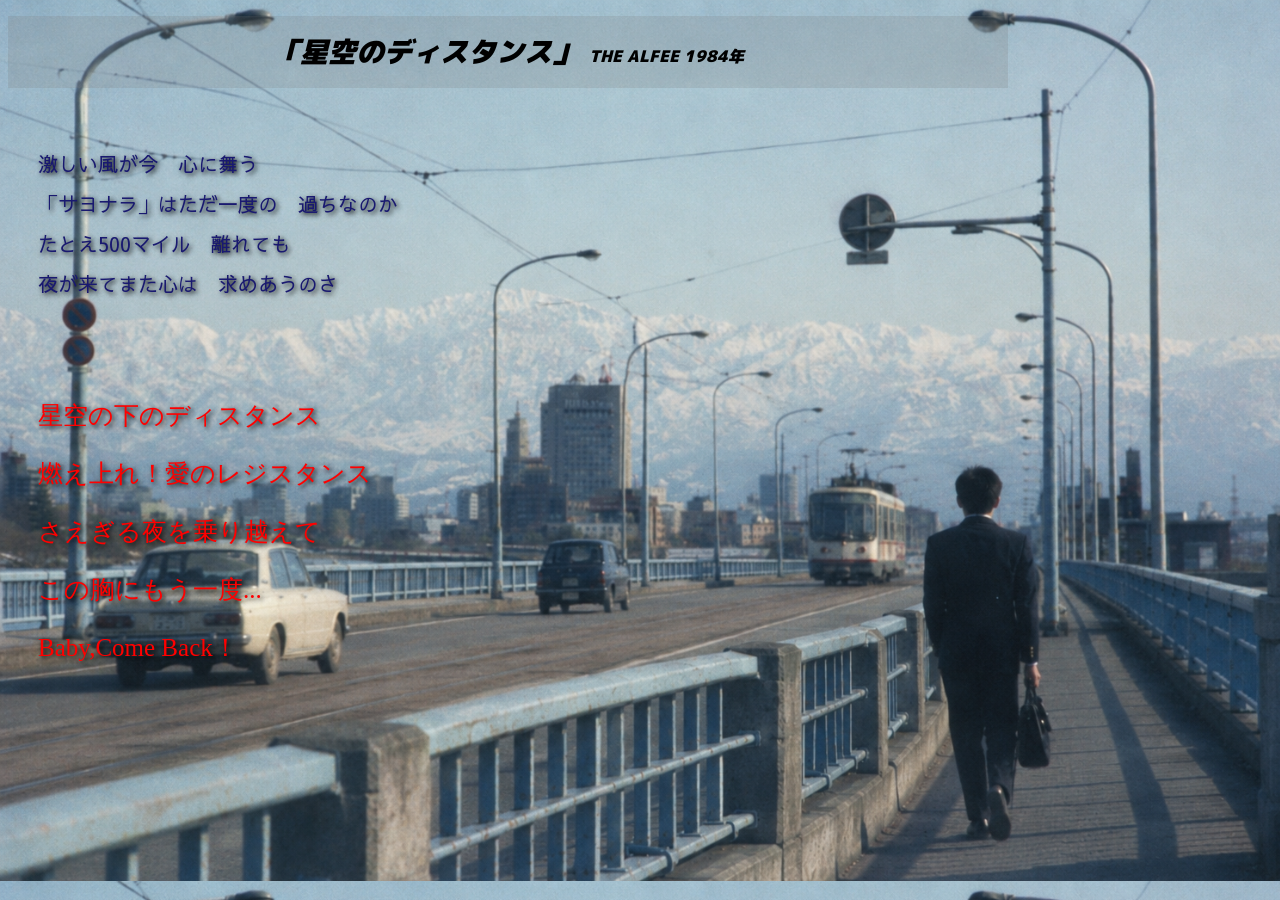
==== index.html @ a6f9e9ad "Rename mysong.index.html to index.html" ====
<!DOCTYPE html>
<html lang="ja">

<head>
    <meta charset="UTF-8">
    <meta name="viewport" content="width=device-width, initial-scale=1.0">
    <title>18～20歳の頃好きだった歌t</title>
    <link rel="stylesheet" href="css/style_mysong.css">
</head>

<body>
    <div class="mysong">
        <p>
        <div class="ttl">
            「星空のディスタンス」
            <span class="artist">
                <a href="https://ja.wikipedia.org/wiki/THE_ALFEE" target="_blank">
                    THE ALFEE
                </a>
                1984年
            </span>
        </div>
        </p>
        <div class="lyrics">
            <p>激しい風が今　心に舞う</p>
            <p>「サヨナラ」はただ一度の　過ちなのか</p>
            <p>たとえ500マイル　離れても</p>
            <p>夜が来てまた心は　求めあうのさ</p>
        </div>
        <div class="sabi">
            <p>星空の下のディスタンス</p>
            <p>燃え上れ！愛のレジスタンス</p>
            <p>さえぎる夜を乗り越えて</p>
            <p>この胸にもう一度...</p>
            <p>Baby,Come Back！</p>
        </div>

    </div>

    <iframe width="200" height="150" src="https://www.youtube.com/embed/zqjj539qjfs" frameborder="0">
    </iframe>

</body>

</html>
---- css/style_mysong.css ----
@import url('https://fonts.googleapis.com/css2?family=Sawarabi+Gothic&display=swap');
@import url('https://fonts.googleapis.com/css2?family=Dela+Gothic+One&family=Sawarabi+Gothic&display=swap');
@import url('https://fonts.googleapis.com/css2?family=Black+Han+Sans&family=Dela+Gothic+One&family=M+PLUS+1p&family=Sawarabi+Gothic&display=swap');

body {
    background-image: url(../images/sukinauta_fuwa.png);
    background-size: cover;
    width: 1000px;
}

.ttl {
    color: black;
    padding: 15px;
    font-style: italic;
    background: rgba(120, 120, 120, 0.2);
    font-size: 30px;
    padding: 15px;
    text-align: center;
}

.ttl {
    font-size: 28px;
    /* font-family: "Dela Gothic One", sans-serif; */
    font-family: "M PLUS 1p", sans-serif;
    font-weight: 900;
}

.artist {
    font-size: 16px;
}

.artist a {
    color: inherit;
    text-decoration: none;
}

.lyrics {
    font-size: 20px;
    color: #191970;
    line-height: 1;
    padding: 30px;
    text-shadow: 2px 2px 5px black;
    font-family: 'Sawarabi Gothic', sans-serif;
}

.sabi {
    font-size: 25px;
    color: red;
    padding: 30px;
    text-shadow: 2px 2px 5px black;

}

body:hover {
    /* opacity: 0.5; */
    /* transition: all 2s; */
    /* transform: scale(0.9); */
    background-image: url(../images/sukinauta2_fuwa.png);
    transition: all 2s;
}
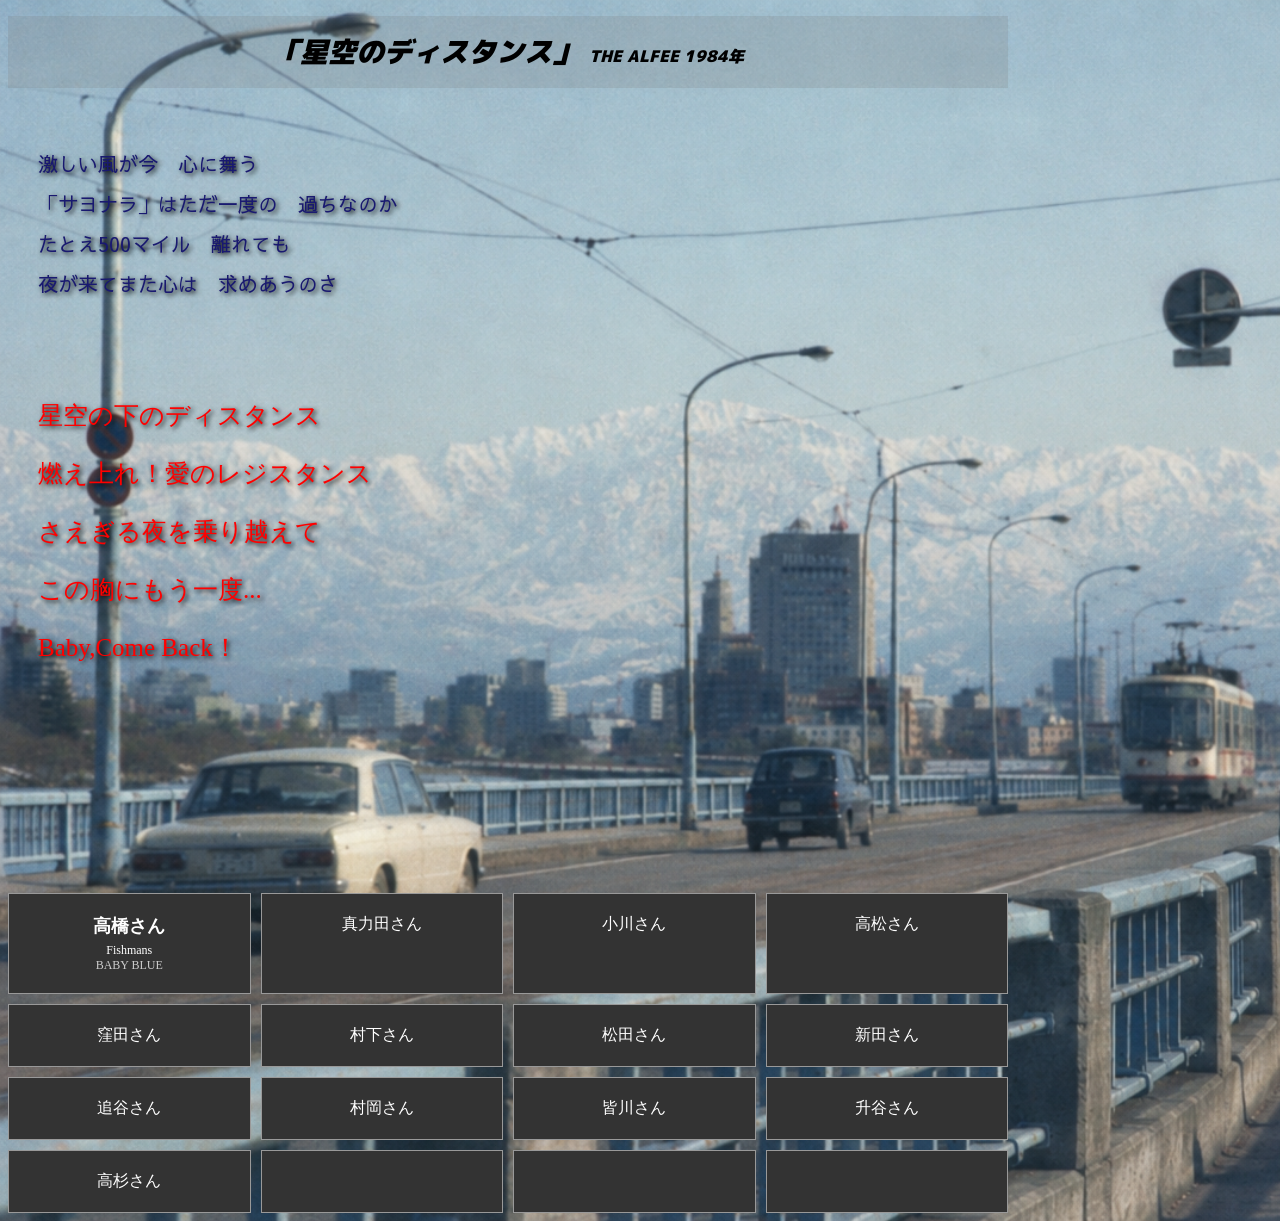
==== commit a22aef8c: "Add files via upload" ====
--- a/index.html
+++ b/index.html
@@ -8,13 +8,14 @@
     <link rel="stylesheet" href="css/style_mysong.css">
 </head>
 
+
 <body>
     <div class="mysong">
         <p>
         <div class="ttl">
             「星空のディスタンス」
             <span class="artist">
-                <a href="https://ja.wikipedia.org/wiki/THE_ALFEE" target="_blank">
+                <a href="https://ja.wikipedia.org/wiki/THE_ALFEE" target="_blank" rel="noopener noreferrer">
                     THE ALFEE
                 </a>
                 1984年
@@ -42,4 +43,32 @@
 
 </body>
 
-</html>
+<div class="link-grid">
+
+    <a href="https://yt-takahashi00.github.io/mysite/" target="_blank" rel="noopener noreferrer" class="box">
+        <span class="name">高橋さん</span>
+        <span class="artist-name">Fishmans</span>
+        <span class="song">BABY BLUE</span>
+    </a>
+    <a href="https://naomimakata.github.io/mysite/" target="_blank" rel="noopener noreferrer"  class="box">真力田さん</a>
+    <a href="https://ogawahi.github.io/mysite/" target="_blank" rel="noopener noreferrer"  class="box">小川さん</a>
+    <a href="https://naho19810523-beep.github.io/mysite/mysong.html" target="_blank" rel="noopener noreferrer"  class="box">高松さん</a>
+
+    <a href="https://khmaa-ops.github.io/mysite/" target="_blank" rel="noopener noreferrer"  class="box">窪田さん</a>
+    <a href="https://aya7mido.github.io/mysite/" target="_blank" rel="noopener noreferrer"  class="box">村下さん</a>
+    <a href="https://taro675.github.io/mysite/" target="_blank" rel="noopener noreferrer"  class="box">松田さん</a>
+    <a href="https://aya421xx.github.io/mysite/" target="_blank" rel="noopener noreferrer"  class="box">新田さん</a>
+
+    <a href="https://rutoonsam-01.github.io/mysite/" target="_blank" rel="noopener noreferrer"  class="box">追谷さん</a>
+    <a href="https://atsuko260602-art.github.io/mysite/" target="_blank" rel="noopener noreferrer"  class="box">村岡さん</a>
+    <a href="https://tminakawa6081-web.github.io/mysong/" target="_blank" rel="noopener noreferrer"  class="box">皆川さん</a>
+    <a href="#" class="box">升谷さん</a>
+
+    <a href="https://gaoshanjieya-cmyk.github.io/mysite/" target="_blank" rel="noopener noreferrer"  class="box">高杉さん</a>
+    <a href="#" class="box"></a>
+    <a href="#" class="box"></a>
+    <a href="#" class="box"></a>
+
+</div>
+
+</html>
--- a/css/style_mysong.css
+++ b/css/style_mysong.css
@@ -57,4 +57,47 @@
     /* transform: scale(0.9); */
     background-image: url(../images/sukinauta2_fuwa.png);
     transition: all 2s;
+}
+
+.link-grid {
+    display: grid;
+    grid-template-columns: repeat(4, 1fr);
+    gap: 10px;
+    margin-top: 20px;
+}
+
+.box {
+    border: 1px solid #999;
+    padding: 20px;
+    text-align: center;
+    text-decoration: none;
+    color: #fff;
+    background: #333;
+
+    display: flex;
+    flex-direction: column;
+    align-items: center;
+}
+
+.name {
+    font-size: 18px;
+    font-weight: bold;
+}
+
+.artist-name {
+    font-size: 12px;
+    margin-top: 5px;
+}
+
+.song {
+    font-size: 12px;
+    color: #cccccc;
+}
+
+.box:hover {
+    background: #555;
+}
+
+.artist a:hover {
+    color: #669999;
 }
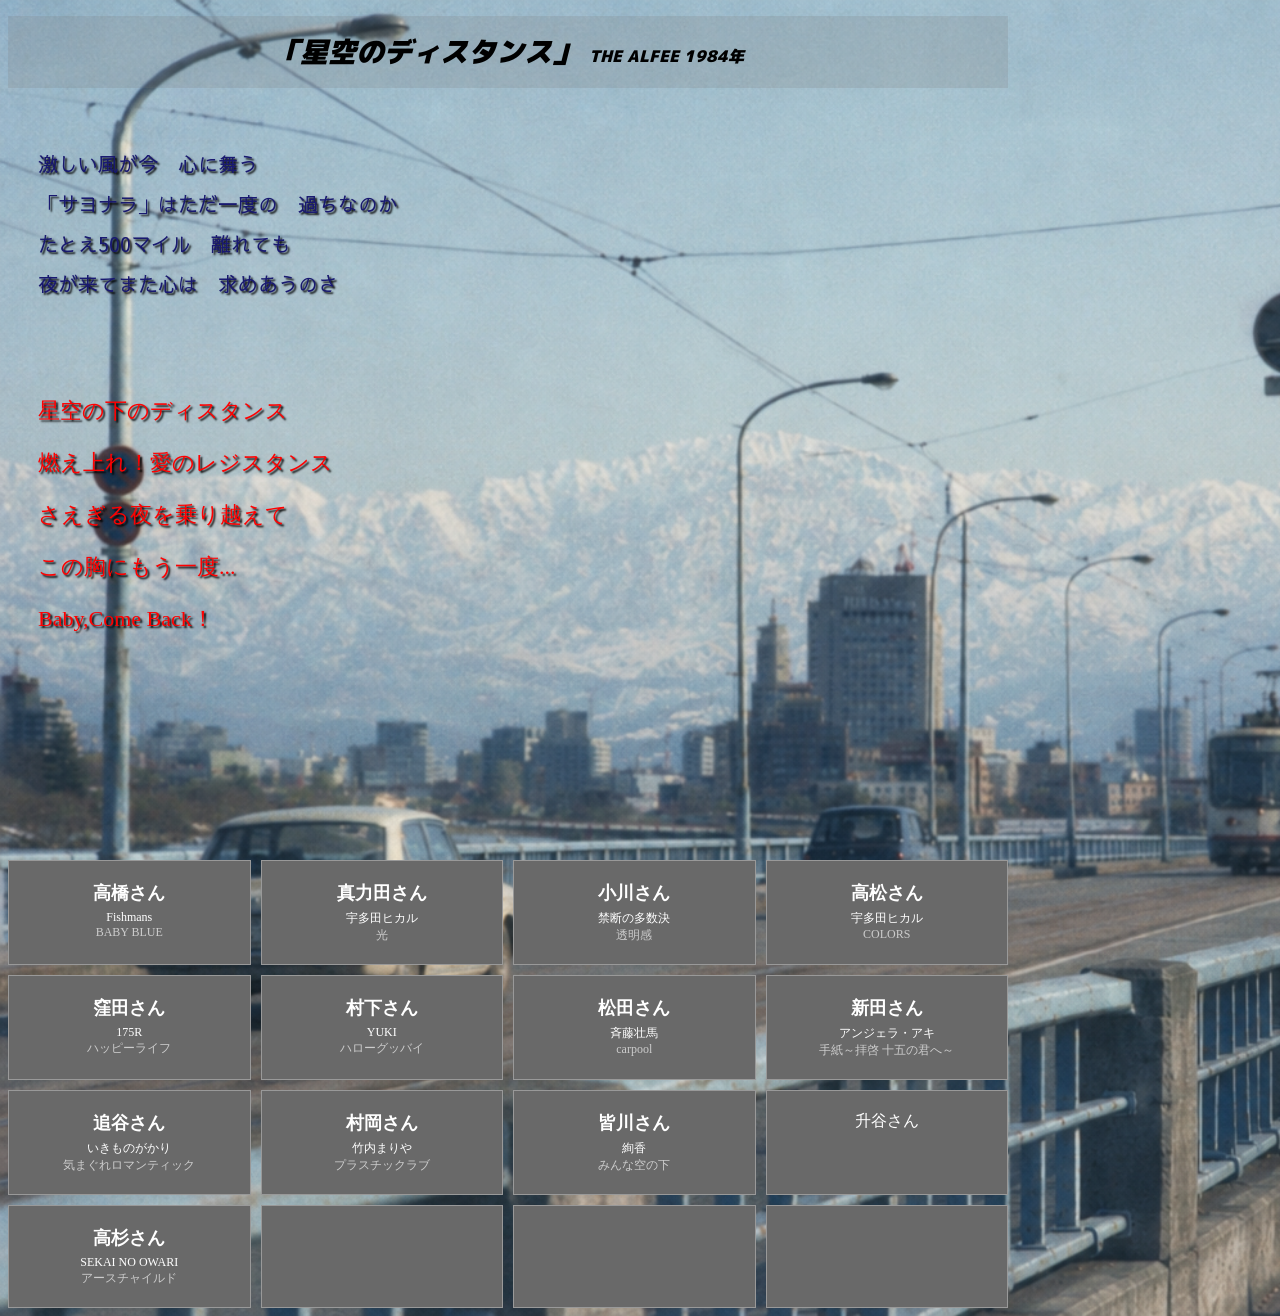
==== commit bbc05e4d: "Add files via upload" ====
--- a/index.html
+++ b/index.html
@@ -50,21 +50,66 @@
         <span class="artist-name">Fishmans</span>
         <span class="song">BABY BLUE</span>
     </a>
-    <a href="https://naomimakata.github.io/mysite/" target="_blank" rel="noopener noreferrer"  class="box">真力田さん</a>
-    <a href="https://ogawahi.github.io/mysite/" target="_blank" rel="noopener noreferrer"  class="box">小川さん</a>
-    <a href="https://naho19810523-beep.github.io/mysite/mysong.html" target="_blank" rel="noopener noreferrer"  class="box">高松さん</a>
+    <a href="https://naomimakata.github.io/mysite/" target="_blank" rel="noopener noreferrer" class="box">
+        <span class="name">真力田さん</span>
+        <span class="artist-name">宇多田ヒカル</span>
+        <span class="song">光</span>
+    </a>
+    <a href="https://ogawahi.github.io/mysite/" target="_blank" rel="noopener noreferrer" class="box">
+        <span class="name">小川さん</span>
+        <span class="artist-name">禁断の多数決</span>
+        <span class="song">透明感</span>
+    </a>
+    <a href="https://naho19810523-beep.github.io/mysite/mysong.html" target="_blank" rel="noopener noreferrer"
+        class="box">
+        <span class="name">高松さん</span>
+        <span class="artist-name">宇多田ヒカル</span>
+        <span class="song">COLORS</span>
+    </a>
 
-    <a href="https://khmaa-ops.github.io/mysite/" target="_blank" rel="noopener noreferrer"  class="box">窪田さん</a>
-    <a href="https://aya7mido.github.io/mysite/" target="_blank" rel="noopener noreferrer"  class="box">村下さん</a>
-    <a href="https://taro675.github.io/mysite/" target="_blank" rel="noopener noreferrer"  class="box">松田さん</a>
-    <a href="https://aya421xx.github.io/mysite/" target="_blank" rel="noopener noreferrer"  class="box">新田さん</a>
+    <a href="https://khmaa-ops.github.io/mysite/" target="_blank" rel="noopener noreferrer" class="box">
+        <span class="name">窪田さん</span>
+        <span class="artist-name">175R</span>
+        <span class="song">ハッピーライフ</span>
+    </a>
+    <a href="https://aya7mido.github.io/mysite/" target="_blank" rel="noopener noreferrer" class="box">
+        <span class="name">村下さん</span>
+        <span class="artist-name">YUKI</span>
+        <span class="song">ハローグッバイ</span>
+    </a>
+    <a href="https://taro675.github.io/mysite/" target="_blank" rel="noopener noreferrer" class="box">
+        <span class="name">松田さん</span>
+        <span class="artist-name">斉藤壮馬</span>
+        <span class="song">carpool</span>
+    </a>
+    <a href="https://aya421xx.github.io/mysite/" target="_blank" rel="noopener noreferrer" class="box">
+        <span class="name">新田さん</span>
+        <span class="artist-name">アンジェラ・アキ</span>
+        <span class="song">手紙～拝啓 十五の君へ～</span>
+    </a>
 
-    <a href="https://rutoonsam-01.github.io/mysite/" target="_blank" rel="noopener noreferrer"  class="box">追谷さん</a>
-    <a href="https://atsuko260602-art.github.io/mysite/" target="_blank" rel="noopener noreferrer"  class="box">村岡さん</a>
-    <a href="https://tminakawa6081-web.github.io/mysong/" target="_blank" rel="noopener noreferrer"  class="box">皆川さん</a>
+    <a href="https://rutoonsam-01.github.io/mysite/" target="_blank" rel="noopener noreferrer" class="box">
+        <span class="name">追谷さん</span>
+        <span class="artist-name">いきものがかり</span>
+        <span class="song">気まぐれロマンティック</span>
+    </a>
+    <a href="https://atsuko260602-art.github.io/mysite/" target="_blank" rel="noopener noreferrer" class="box">
+        <span class="name">村岡さん</span>
+        <span class="artist-name">竹内まりや</span>
+        <span class="song">プラスチックラブ</span>
+    </a>
+    <a href="https://tminakawa6081-web.github.io/mysong/" target="_blank" rel="noopener noreferrer" class="box">
+        <span class="name">皆川さん</span>
+        <span class="artist-name">絢香</span>
+        <span class="song">みんな空の下</span>
+    </a>
     <a href="#" class="box">升谷さん</a>
 
-    <a href="https://gaoshanjieya-cmyk.github.io/mysite/" target="_blank" rel="noopener noreferrer"  class="box">高杉さん</a>
+    <a href="https://gaoshanjieya-cmyk.github.io/mysite/" target="_blank" rel="noopener noreferrer" class="box">
+        <span class="name">高杉さん</span>
+        <span class="artist-name">SEKAI NO OWARI</span>
+        <span class="song">アースチャイルド</span>
+    </a>
     <a href="#" class="box"></a>
     <a href="#" class="box"></a>
     <a href="#" class="box"></a>
--- a/css/style_mysong.css
+++ b/css/style_mysong.css
@@ -39,15 +39,15 @@
     color: #191970;
     line-height: 1;
     padding: 30px;
-    text-shadow: 2px 2px 5px black;
+    text-shadow: 2px 2px 2px black;
     font-family: 'Sawarabi Gothic', sans-serif;
 }
 
 .sabi {
-    font-size: 25px;
+    font-size: 22px;
     color: red;
     padding: 30px;
-    text-shadow: 2px 2px 5px black;
+    text-shadow: 2px 2px 2px black;
 
 }
 
@@ -72,7 +72,7 @@
     text-align: center;
     text-decoration: none;
     color: #fff;
-    background: #333;
+    background: #696969;
 
     display: flex;
     flex-direction: column;
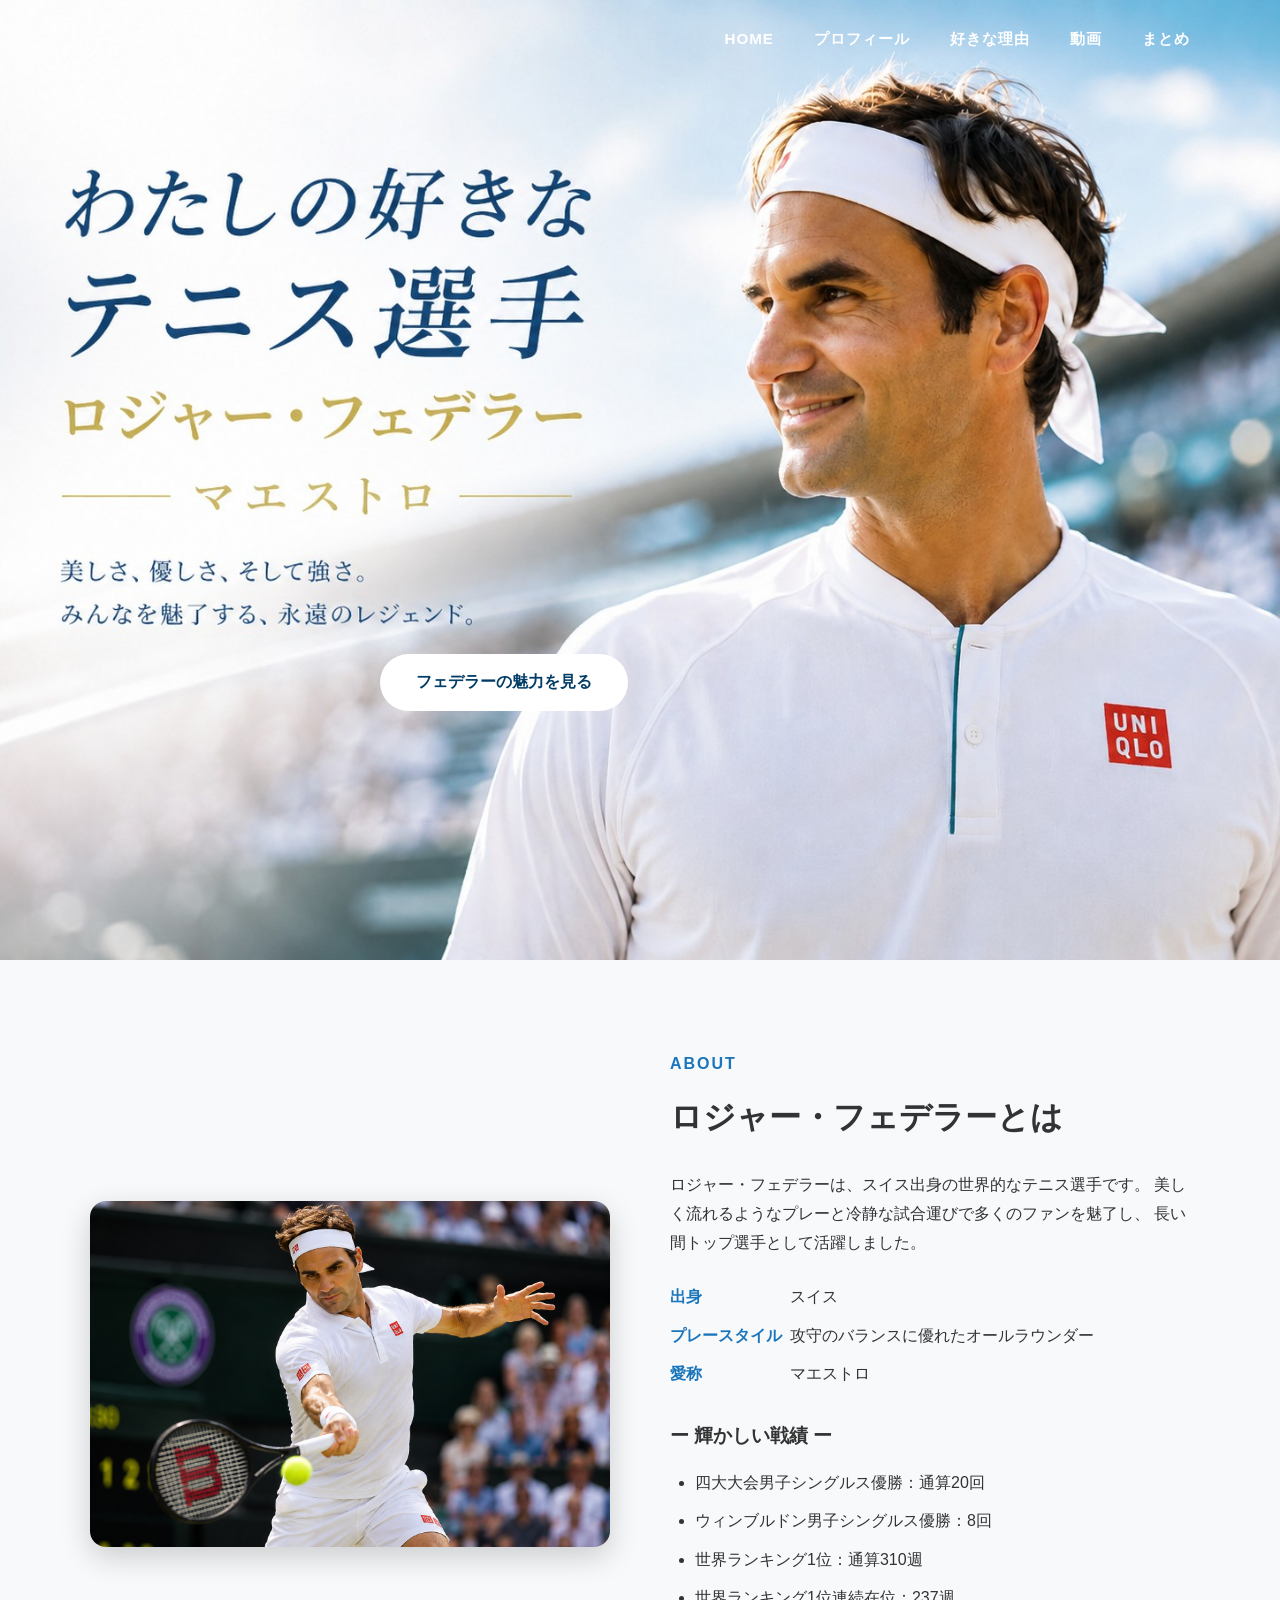
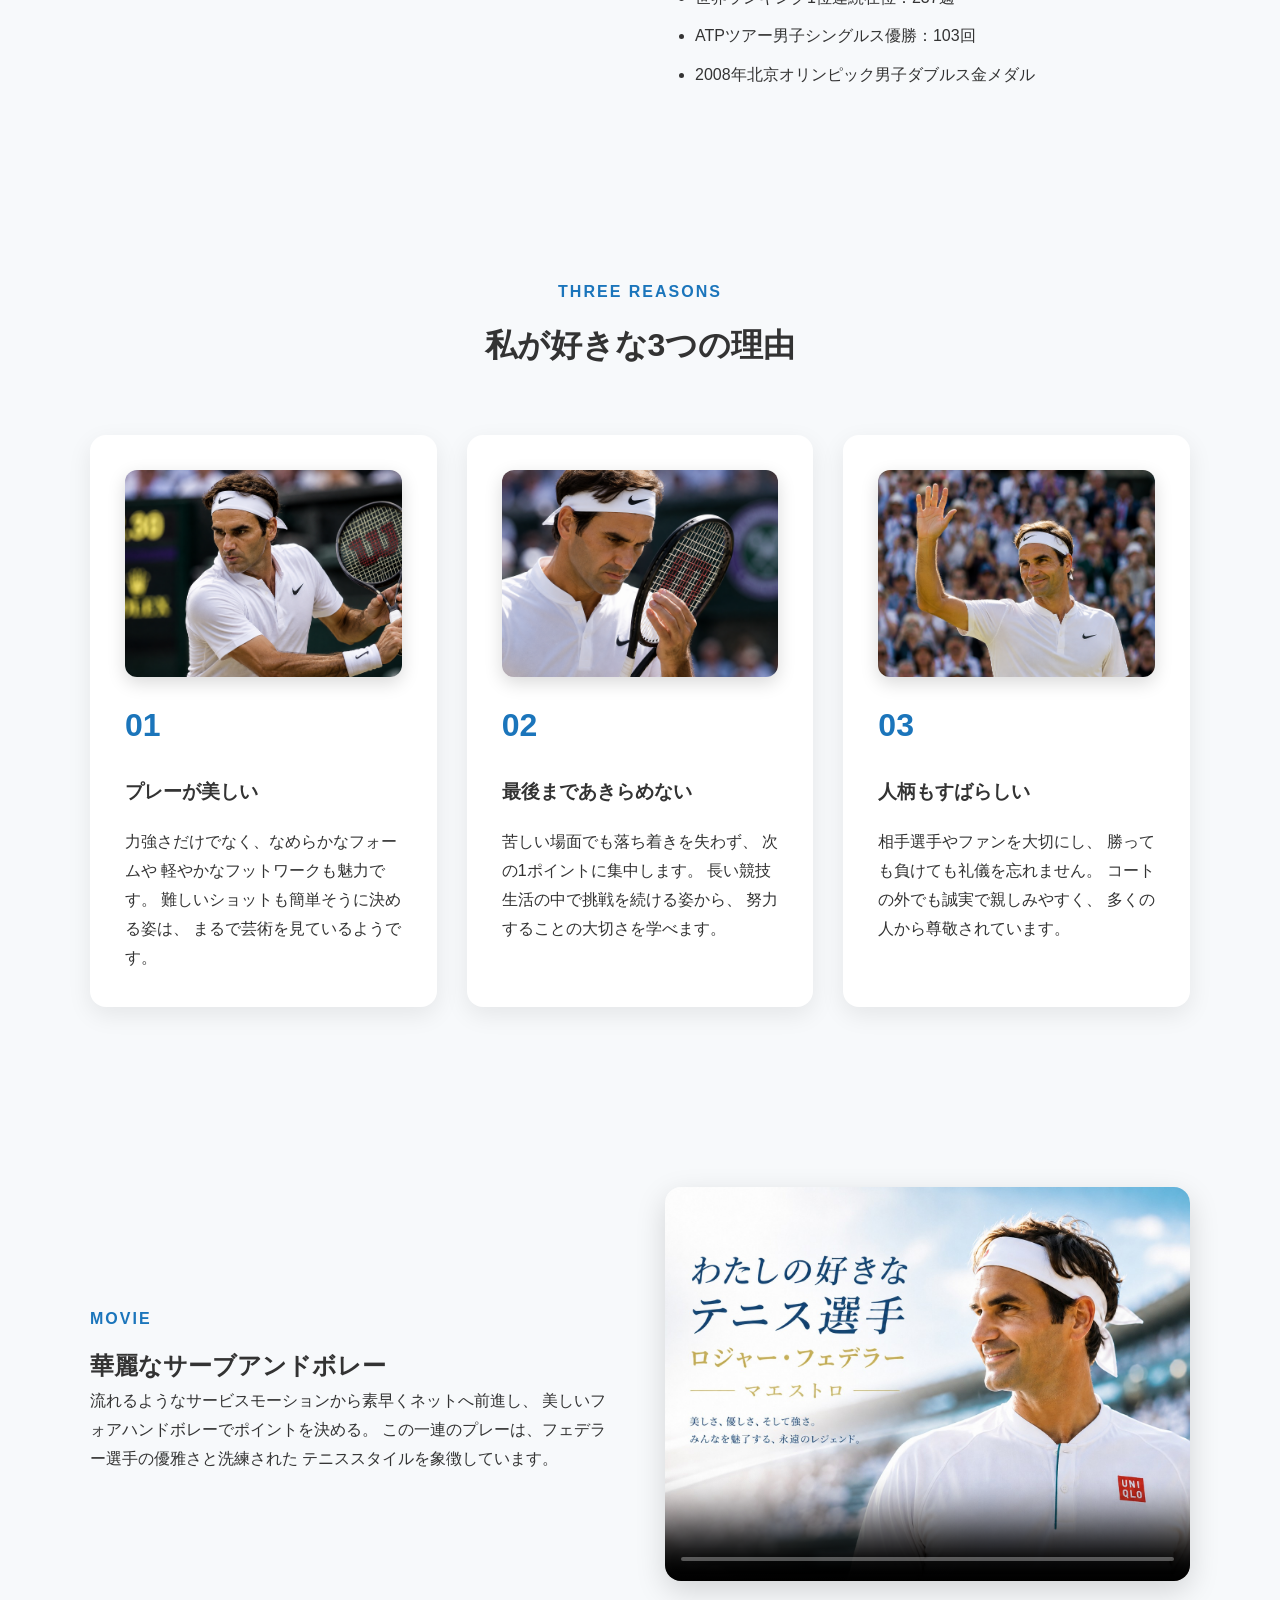
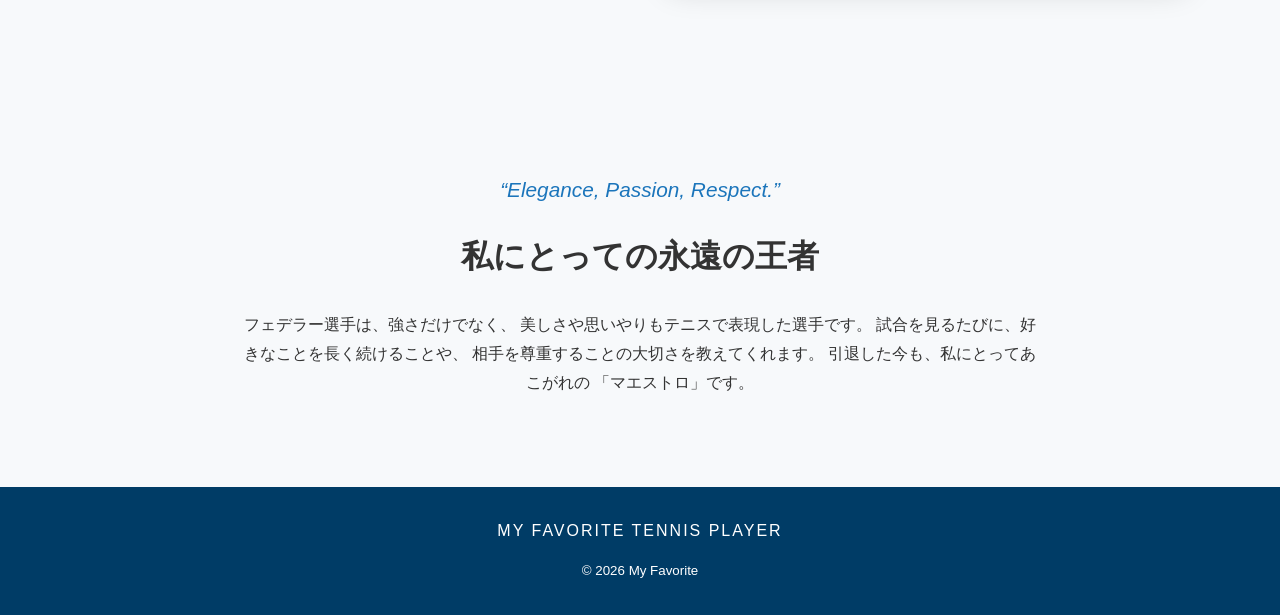
==== commit 7890ccfd: "Add files via upload" ====
--- a/index.html
+++ b/index.html
@@ -1,119 +1,318 @@
-<!DOCTYPE html>
-<html lang="ja">
-
-<head>
-    <meta charset="UTF-8">
-    <meta name="viewport" content="width=device-width, initial-scale=1.0">
-    <title>18～20歳の頃好きだった歌t</title>
-    <link rel="stylesheet" href="css/style_mysong.css">
-</head>
-
-
-<body>
-    <div class="mysong">
-        <p>
-        <div class="ttl">
-            「星空のディスタンス」
-            <span class="artist">
-                <a href="https://ja.wikipedia.org/wiki/THE_ALFEE" target="_blank" rel="noopener noreferrer">
-                    THE ALFEE
-                </a>
-                1984年
-            </span>
-        </div>
-        </p>
-        <div class="lyrics">
-            <p>激しい風が今　心に舞う</p>
-            <p>「サヨナラ」はただ一度の　過ちなのか</p>
-            <p>たとえ500マイル　離れても</p>
-            <p>夜が来てまた心は　求めあうのさ</p>
-        </div>
-        <div class="sabi">
-            <p>星空の下のディスタンス</p>
-            <p>燃え上れ！愛のレジスタンス</p>
-            <p>さえぎる夜を乗り越えて</p>
-            <p>この胸にもう一度...</p>
-            <p>Baby,Come Back！</p>
-        </div>
-
-    </div>
-
-    <iframe width="200" height="150" src="https://www.youtube.com/embed/zqjj539qjfs" frameborder="0">
-    </iframe>
-
-</body>
-
-<div class="link-grid">
-
-    <a href="https://yt-takahashi00.github.io/mysite/" target="_blank" rel="noopener noreferrer" class="box">
-        <span class="name">高橋さん</span>
-        <span class="artist-name">Fishmans</span>
-        <span class="song">BABY BLUE</span>
-    </a>
-    <a href="https://naomimakata.github.io/mysite/" target="_blank" rel="noopener noreferrer" class="box">
-        <span class="name">真力田さん</span>
-        <span class="artist-name">宇多田ヒカル</span>
-        <span class="song">光</span>
-    </a>
-    <a href="https://ogawahi.github.io/mysite/" target="_blank" rel="noopener noreferrer" class="box">
-        <span class="name">小川さん</span>
-        <span class="artist-name">禁断の多数決</span>
-        <span class="song">透明感</span>
-    </a>
-    <a href="https://naho19810523-beep.github.io/mysite/mysong.html" target="_blank" rel="noopener noreferrer"
-        class="box">
-        <span class="name">高松さん</span>
-        <span class="artist-name">宇多田ヒカル</span>
-        <span class="song">COLORS</span>
-    </a>
-
-    <a href="https://khmaa-ops.github.io/mysite/" target="_blank" rel="noopener noreferrer" class="box">
-        <span class="name">窪田さん</span>
-        <span class="artist-name">175R</span>
-        <span class="song">ハッピーライフ</span>
-    </a>
-    <a href="https://aya7mido.github.io/mysite/" target="_blank" rel="noopener noreferrer" class="box">
-        <span class="name">村下さん</span>
-        <span class="artist-name">YUKI</span>
-        <span class="song">ハローグッバイ</span>
-    </a>
-    <a href="https://taro675.github.io/mysite/" target="_blank" rel="noopener noreferrer" class="box">
-        <span class="name">松田さん</span>
-        <span class="artist-name">斉藤壮馬</span>
-        <span class="song">carpool</span>
-    </a>
-    <a href="https://aya421xx.github.io/mysite/" target="_blank" rel="noopener noreferrer" class="box">
-        <span class="name">新田さん</span>
-        <span class="artist-name">アンジェラ・アキ</span>
-        <span class="song">手紙～拝啓 十五の君へ～</span>
-    </a>
-
-    <a href="https://rutoonsam-01.github.io/mysite/" target="_blank" rel="noopener noreferrer" class="box">
-        <span class="name">追谷さん</span>
-        <span class="artist-name">いきものがかり</span>
-        <span class="song">気まぐれロマンティック</span>
-    </a>
-    <a href="https://atsuko260602-art.github.io/mysite/" target="_blank" rel="noopener noreferrer" class="box">
-        <span class="name">村岡さん</span>
-        <span class="artist-name">竹内まりや</span>
-        <span class="song">プラスチックラブ</span>
-    </a>
-    <a href="https://tminakawa6081-web.github.io/mysong/" target="_blank" rel="noopener noreferrer" class="box">
-        <span class="name">皆川さん</span>
-        <span class="artist-name">絢香</span>
-        <span class="song">みんな空の下</span>
-    </a>
-    <a href="#" class="box">升谷さん</a>
-
-    <a href="https://gaoshanjieya-cmyk.github.io/mysite/" target="_blank" rel="noopener noreferrer" class="box">
-        <span class="name">高杉さん</span>
-        <span class="artist-name">SEKAI NO OWARI</span>
-        <span class="song">アースチャイルド</span>
-    </a>
-    <a href="#" class="box"></a>
-    <a href="#" class="box"></a>
-    <a href="#" class="box"></a>
-
-</div>
-
+<!DOCTYPE html>
+<html lang="ja">
+
+<head>
+  <meta charset="UTF-8">
+  <meta name="viewport" content="width=device-width, initial-scale=1.0">
+
+  <meta name="description" content="わたしの好きなテニス選手、ロジャー・フェデラーの魅力を紹介するWebページです。">
+
+  <title>わたしの好きなテニス選手｜ロジャー・フェデラー</title>
+
+  <link rel="stylesheet" href="css/style.css">
+</head>
+
+<body>
+
+  <!-- トップ画像 -->
+  <!-- main.jpgはstyle.cssの背景画像として表示されます -->
+  <header class="hero">
+    <nav class="global-nav">
+
+      <ul>
+
+        <li><a href="#">HOME</a></li>
+
+        <li><a href="#about">プロフィール</a></li>
+
+        <li><a href="#reasons">好きな理由</a></li>
+
+        <li><a href="#movie">動画</a></li>
+
+        <li><a href="#message">まとめ</a></li>
+
+      </ul>
+
+    </nav>
+    <div class="hero__overlay"></div>
+
+    <div class="hero__content wrapper">
+      <p class="hero__eyebrow">
+        <!-- MY FAVORITE TENNIS PLAYER -->
+      </p>
+      <br>
+      <br>
+      <br>
+      <br>
+      <br>
+      <br>
+      <br>
+      <br>
+      <br>
+      <br>
+      <br>
+      <br>
+
+
+
+      <!-- <h1>
+                わたしの好きな<br>
+                テニス選手
+            </h1>
+
+            <p class="hero__catch">
+                マエストロ ― コートを彩る芸術家
+            </p> -->
+
+      <a class="hero__button" href="#about">
+        フェデラーの魅力を見る
+      </a>
+    </div>
+  </header>
+
+
+  <main>
+
+    <!-- フェデラー選手の紹介 -->
+    <section id="about" class="section section--about">
+      <div class="wrapper about">
+
+        <!-- sub画像 -->
+        <div class="about__image">
+          <img src="images/sub.jpg" alt="フォアハンドを打つロジャー・フェデラー選手のイメージ">
+        </div>
+
+        <div class="about__text">
+          <p class="section-label">
+            ABOUT
+          </p>
+
+          <h2>
+            ロジャー・フェデラーとは
+          </h2>
+
+          <p class="lead">
+            ロジャー・フェデラーは、スイス出身の世界的なテニス選手です。
+            美しく流れるようなプレーと冷静な試合運びで多くのファンを魅了し、
+            長い間トップ選手として活躍しました。
+          </p>
+
+          <dl class="profile">
+            <div>
+              <dt>出身</dt>
+              <dd>スイス</dd>
+            </div>
+
+            <div>
+              <dt>プレースタイル</dt>
+              <dd>
+                攻守のバランスに優れたオールラウンダー
+              </dd>
+            </div>
+
+            <div>
+              <dt>愛称</dt>
+              <dd>マエストロ</dd>
+            </div>
+          </dl>
+
+          <!-- 主な戦績 -->
+          <div class="achievements">
+            <h3>ー 輝かしい戦績 ー</h3>
+
+            <ul>
+              <li>
+                四大大会男子シングルス優勝：通算20回
+              </li>
+
+              <li>
+                ウィンブルドン男子シングルス優勝：8回
+              </li>
+
+              <li>
+                世界ランキング1位：通算310週
+              </li>
+
+              <li>
+                世界ランキング1位連続在位：237週
+              </li>
+
+              <li>
+                ATPツアー男子シングルス優勝：103回
+              </li>
+
+              <li>
+                2008年北京オリンピック男子ダブルス金メダル
+              </li>
+            </ul>
+          </div>
+        </div>
+
+      </div>
+    </section>
+
+
+    <!-- 好きな理由 -->
+    <section id="reasons" class="section section--reasons">
+      <div class="wrapper">
+
+        <p class="section-label section-label--center">
+          THREE REASONS
+        </p>
+
+        <h2 class="section-title">
+          私が好きな3つの理由
+        </h2>
+
+        <div class="cards">
+
+          <!-- 理由1 -->
+          <article class="card">
+
+            <img src="images/reasons1.png" alt="美しい片手バックハンド" class="card__image">
+
+            <span class="card__number">
+              01
+            </span>
+
+            <h3>
+              プレーが美しい
+            </h3>
+
+            <p>
+              力強さだけでなく、なめらかなフォームや
+              軽やかなフットワークも魅力です。
+              難しいショットも簡単そうに決める姿は、
+              まるで芸術を見ているようです。
+            </p>
+          </article>
+
+
+          <!-- 理由2 -->
+          <article class="card">
+
+            <img src="images/reasons2.png" alt="ラケットを見つめ集中するフェデラー" class="card__image">
+
+            <span class="card__number">
+              02
+            </span>
+
+            <h3>
+              最後まであきらめない
+            </h3>
+
+            <p>
+              苦しい場面でも落ち着きを失わず、
+              次の1ポイントに集中します。
+              長い競技生活の中で挑戦を続ける姿から、
+              努力することの大切さを学べます。
+            </p>
+          </article>
+
+
+          <!-- 理由3 -->
+          <article class="card">
+
+            <img src="images/reasons3.png" alt="笑顔で観客に手を振るフェデラー" class="card__image">
+
+            <span class="card__number">
+              03
+            </span>
+
+            <h3>
+              人柄もすばらしい
+            </h3>
+
+            <p>
+              相手選手やファンを大切にし、
+              勝っても負けても礼儀を忘れません。
+              コートの外でも誠実で親しみやすく、
+              多くの人から尊敬されています。
+            </p>
+          </article>
+
+        </div>
+      </div>
+    </section>
+
+
+    <!-- 動画 -->
+    <section id="movie" class="section section--movie">
+      <div class="wrapper movie">
+
+        <div class="movie__text">
+          <p class="section-label">
+            MOVIE
+          </p>
+
+          <h2>
+            華麗なサーブアンドボレー
+          </h2>
+
+          <p>
+            流れるようなサービスモーションから素早くネットへ前進し、
+            美しいフォアハンドボレーでポイントを決める。
+            この一連のプレーは、フェデラー選手の優雅さと洗練された
+            テニススタイルを象徴しています。
+          </p>
+        </div>
+
+        <div class="movie__frame">
+
+          <video autoplay muted loop playsinline controls preload="metadata" poster="images/main.jpg">
+
+            <source src="video/video.mp4" type="video/mp4">
+
+            お使いのブラウザは動画の再生に対応していません。
+
+          </video>
+
+        </div>
+
+      </div>
+    </section>
+
+
+    <!-- まとめ -->
+    <section id="message" class="section section--message">
+      <div class="wrapper message">
+
+        <p class="message__quote">
+          “Elegance, Passion, Respect.”
+        </p>
+
+        <h2>
+          私にとっての永遠の王者
+        </h2>
+
+        <p>
+          フェデラー選手は、強さだけでなく、
+          美しさや思いやりもテニスで表現した選手です。
+          試合を見るたびに、好きなことを長く続けることや、
+          相手を尊重することの大切さを教えてくれます。
+          引退した今も、私にとってあこがれの
+          「マエストロ」です。
+        </p>
+
+      </div>
+    </section>
+
+  </main>
+
+
+  <!-- フッター -->
+  <footer>
+    <div class="wrapper footer__inner">
+      <p>
+        MY FAVORITE TENNIS PLAYER
+      </p>
+
+      <small>
+        &copy; 2026 My Favorite
+      </small>
+    </div>
+  </footer>
+
+</body>
+
 </html>
--- a/css/style.css
+++ b/css/style.css
@@ -0,0 +1,462 @@
+@charset "UTF-8";
+
+/* --------------------------
+   共通
+-------------------------- */
+
+*{
+    margin:0;
+    padding:0;
+    box-sizing:border-box;
+}
+
+html{
+    scroll-behavior:smooth;
+}
+
+body{
+    font-family:
+    "Yu Gothic",
+    "Hiragino Kaku Gothic ProN",
+    sans-serif;
+
+    color:#333;
+    background:#f7f9fb;
+    line-height:1.8;
+}
+
+img{
+    display:block;
+    width:100%;
+}
+
+a{
+    text-decoration:none;
+}
+
+.wrapper{
+    width:min(1100px,90%);
+    margin:auto;
+}
+
+/* --------------------------
+   Hero
+-------------------------- */
+
+.hero {
+    width: 100%;
+    aspect-ratio: 4 / 3;
+
+    background-image: url("../images/main.jpg");
+    background-size: contain;
+    background-repeat: no-repeat;
+    background-position: center top;
+    background-color: #eef3f7;
+
+    display: flex;
+    justify-content: center;
+    align-items: flex-end;
+
+    padding-bottom: 45px;
+    position:relative;
+}
+
+.hero__content{
+    max-width:520px;
+}
+
+.hero__eyebrow{
+    letter-spacing:4px;
+    color:#d7eaf8;
+    margin-bottom:15px;
+}
+
+.hero h1{
+
+    font-size:4rem;
+    line-height:1.2;
+
+    margin-bottom:20px;
+}
+
+.hero__catch{
+
+    font-size:1.5rem;
+
+    color:#ffe79d;
+
+    margin-bottom:35px;
+}
+
+.hero__button{
+
+    display:inline-block;
+
+    margin-top:90px;
+
+    padding:14px 36px;
+
+    border-radius:50px;
+
+    background:#fff;
+
+    color:#003c66;
+
+    font-weight:bold;
+
+    transition:.3s;
+}
+
+.hero__button:hover{
+
+    background:#1b75bb;
+
+    color:#fff;
+}
+
+/* --------------------------
+   section
+-------------------------- */
+
+.section{
+
+    padding:90px 0;
+}
+
+.section-label{
+
+    color:#1b75bb;
+
+    font-weight:bold;
+
+    letter-spacing:2px;
+
+    margin-bottom:10px;
+}
+
+.section-label--center{
+
+    text-align:center;
+}
+
+.section-title{
+
+    text-align:center;
+
+    font-size:2rem;
+
+    margin-bottom:60px;
+}
+
+/* --------------------------
+   about
+-------------------------- */
+
+.about{
+
+    display:grid;
+
+    grid-template-columns:1fr 1fr;
+
+    gap:60px;
+
+    align-items:center;
+}
+
+.about__image img{
+
+    border-radius:16px;
+
+    box-shadow:0 10px 30px rgba(0,0,0,.18);
+}
+
+.about h2{
+
+    font-size:2rem;
+
+    margin-bottom:25px;
+}
+
+.lead{
+
+    margin-bottom:25px;
+}
+
+.profile{
+
+    margin-bottom:30px;
+}
+
+.profile div{
+
+    display:flex;
+
+    margin-bottom:10px;
+}
+
+.profile dt{
+
+    width:120px;
+
+    font-weight:bold;
+
+    color:#1b75bb;
+}
+
+.profile dd{
+
+    flex:1;
+}
+
+.achievements h3{
+
+    margin-bottom:15px;
+}
+
+.achievements ul{
+
+    margin-left:25px;
+
+    line-height:1.9;
+}
+
+.achievements li{
+
+    margin-bottom:8px;
+}
+
+/* --------------------------
+   card
+-------------------------- */
+
+.cards{
+
+    display:grid;
+
+    grid-template-columns:repeat(3,1fr);
+
+    gap:30px;
+}
+
+.card{
+
+    background:#fff;
+
+    border-radius:16px;
+
+    padding:35px;
+
+    box-shadow:0 8px 24px rgba(0,0,0,.08);
+
+    transition:.3s;
+}
+
+.card__image{
+
+    width:100%;
+
+    aspect-ratio:4 / 3;
+
+    object-fit:cover;
+
+    border-radius:12px;
+
+    margin-bottom:20px;
+
+    box-shadow:0 6px 18px rgba(0,0,0,.15);
+
+    transition:.3s;
+}
+
+.card__image:hover{
+
+    transform:scale(1.03);
+}
+
+.card:hover{
+
+    transform:translateY(-8px);
+}
+
+.card__number{
+
+    font-size:2rem;
+
+    color:#1b75bb;
+
+    font-weight:bold;
+}
+
+.card h3{
+
+    margin:20px 0;
+}
+
+/* --------------------------
+   movie
+-------------------------- */
+
+.movie{
+
+    display:grid;
+
+    grid-template-columns:1fr 1fr;
+
+    gap:50px;
+
+    align-items:center;
+}
+
+.movie video{
+
+    width:100%;
+
+    border-radius:16px;
+
+    box-shadow:0 10px 30px rgba(0,0,0,.15);
+}
+
+/* --------------------------
+   message
+-------------------------- */
+
+.message{
+
+    text-align:center;
+
+    max-width:800px;
+}
+
+.message__quote{
+
+    color:#1b75bb;
+
+    font-size:1.3rem;
+
+    font-style:italic;
+
+    margin-bottom:20px;
+}
+
+.message h2{
+
+    font-size:2rem;
+
+    margin-bottom:25px;
+}
+
+/* --------------------------
+   footer
+-------------------------- */
+
+footer{
+
+    background:#003c66;
+
+    color:#fff;
+
+    padding:30px 0;
+
+    text-align:center;
+}
+
+.footer__inner p{
+
+    margin-bottom:10px;
+
+    letter-spacing:2px;
+}
+
+/* --------------------------
+   responsive
+-------------------------- */
+
+@media(max-width:768px){
+
+.hero{
+
+    height:80vh;
+
+    background-position:75%;
+}
+
+.hero h1{
+
+    font-size:2.7rem;
+}
+
+.hero__catch{
+
+    font-size:1.2rem;
+}
+
+.about{
+
+    grid-template-columns:1fr;
+}
+
+.movie{
+
+    grid-template-columns:1fr;
+}
+
+.cards{
+
+    grid-template-columns:1fr;
+}
+
+.section{
+
+    padding:70px 0;
+}
+
+}
+.global-nav{
+
+    position:absolute;
+
+    top:0;
+
+    left:0;
+
+    width:100%;
+
+    padding:25px 0;
+
+    z-index:100;
+}
+
+.global-nav ul{
+
+    display:flex;
+
+    justify-content:flex-end;
+
+    align-items:center;
+
+    gap:40px;
+
+    list-style:none;
+
+    width:min(1100px,90%);
+
+    margin:auto;
+}
+
+.global-nav a{
+
+    color:white;
+
+    font-size:0.95rem;
+
+    letter-spacing:1px;
+
+    font-weight:bold;
+
+    transition:.3s;
+}
+
+.global-nav a:hover{
+
+    color:#ffe79d;
+}
